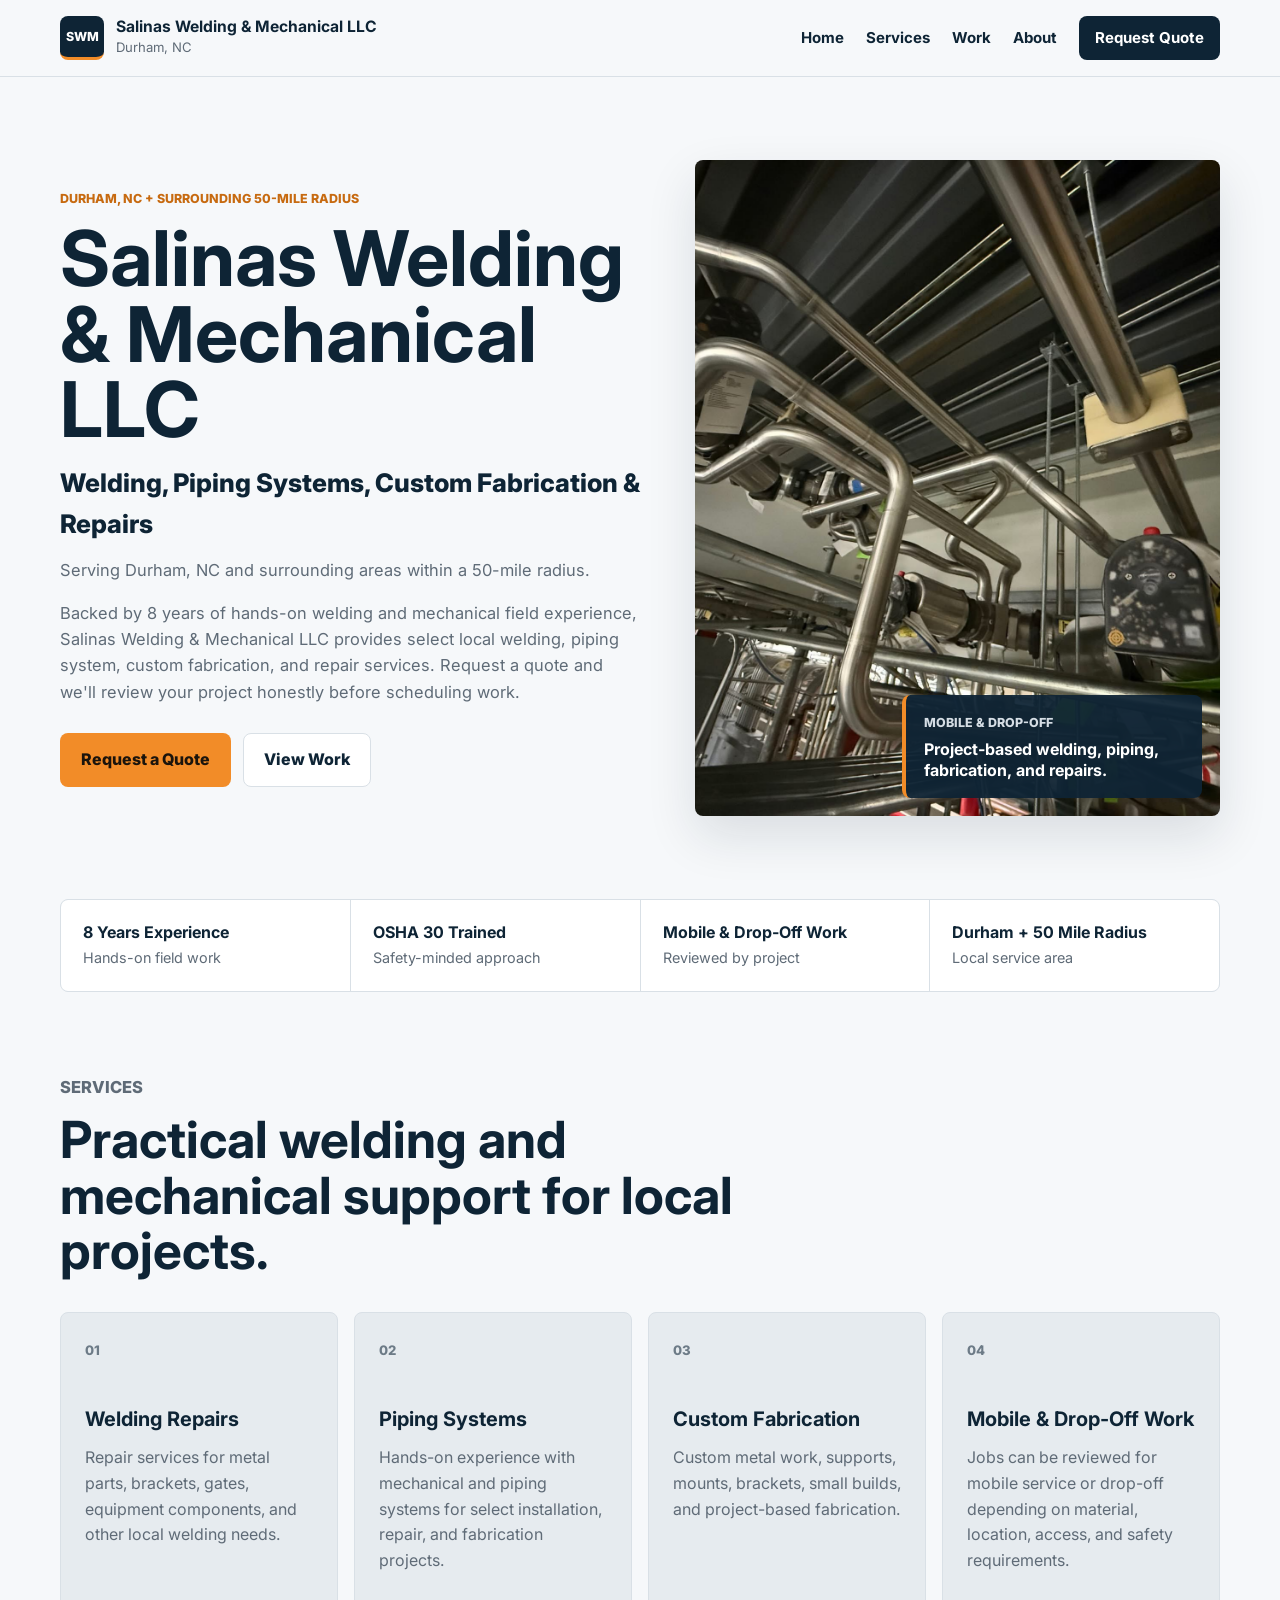
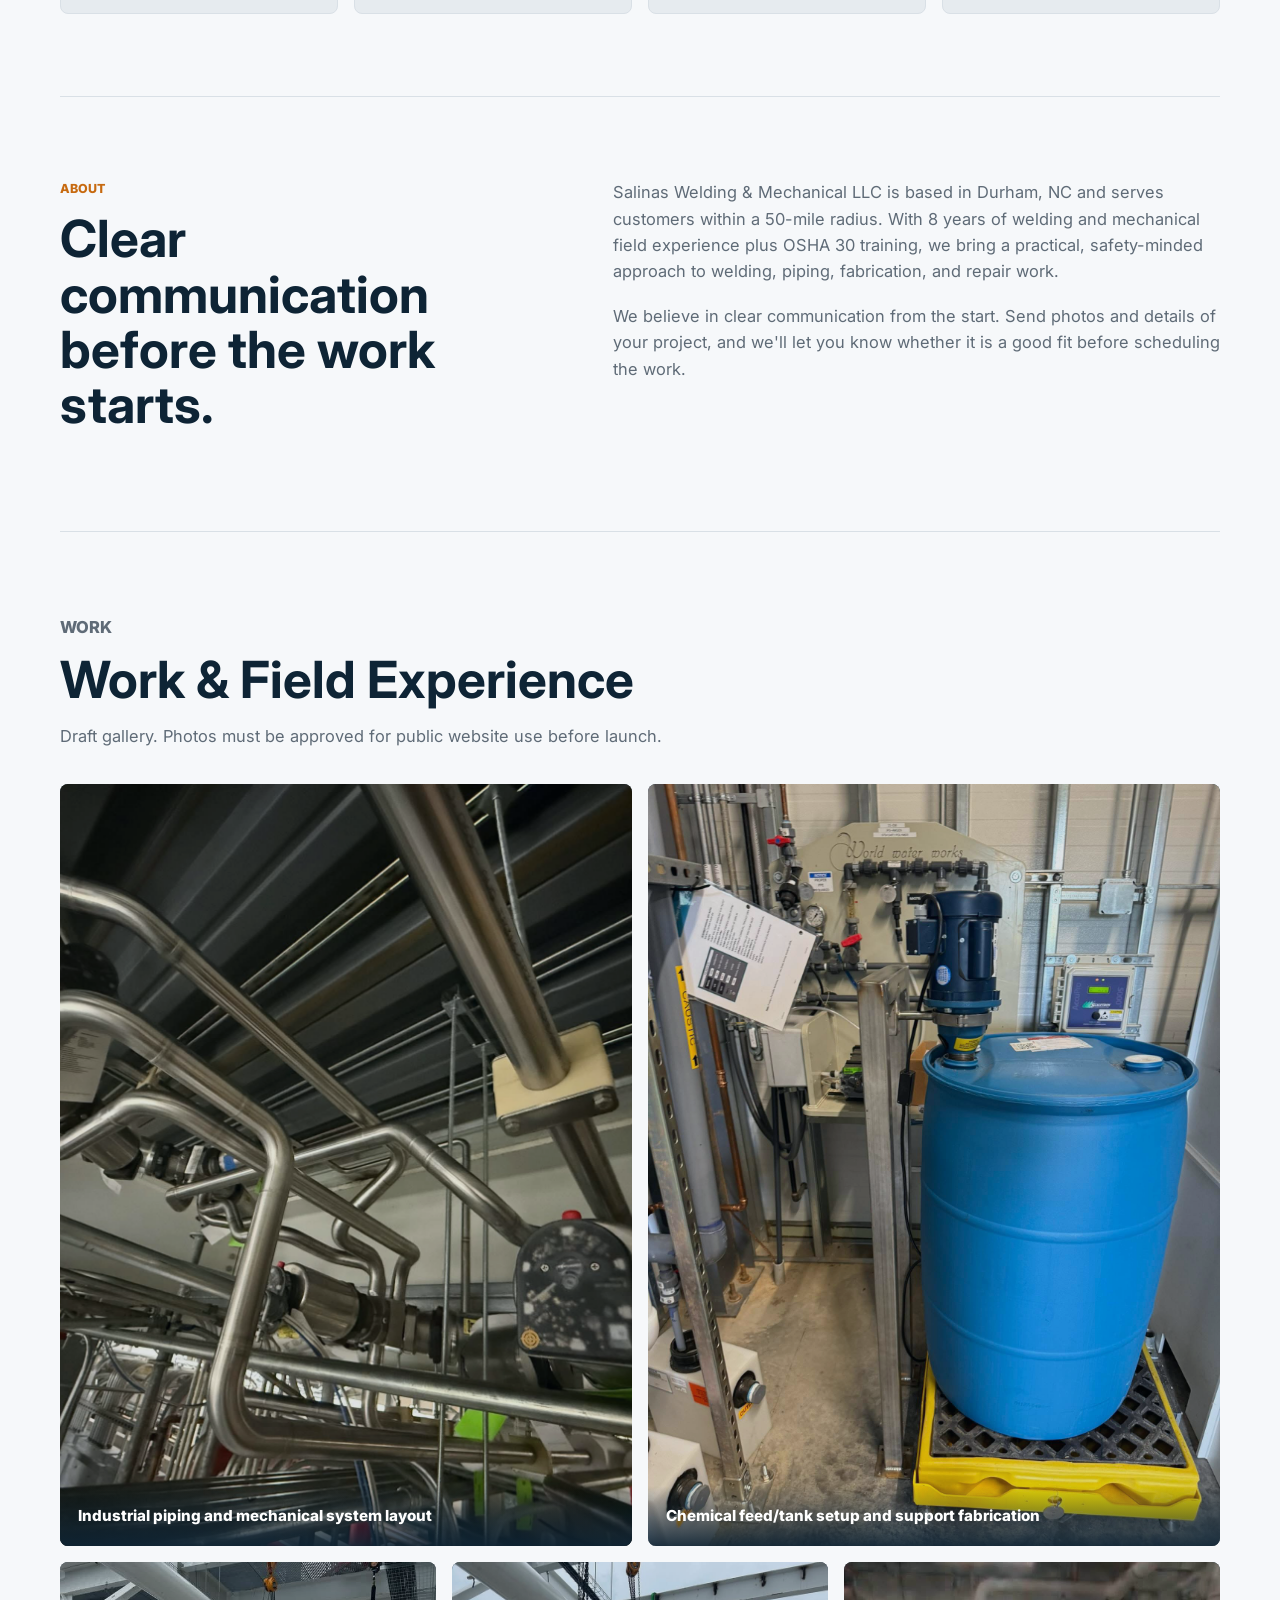
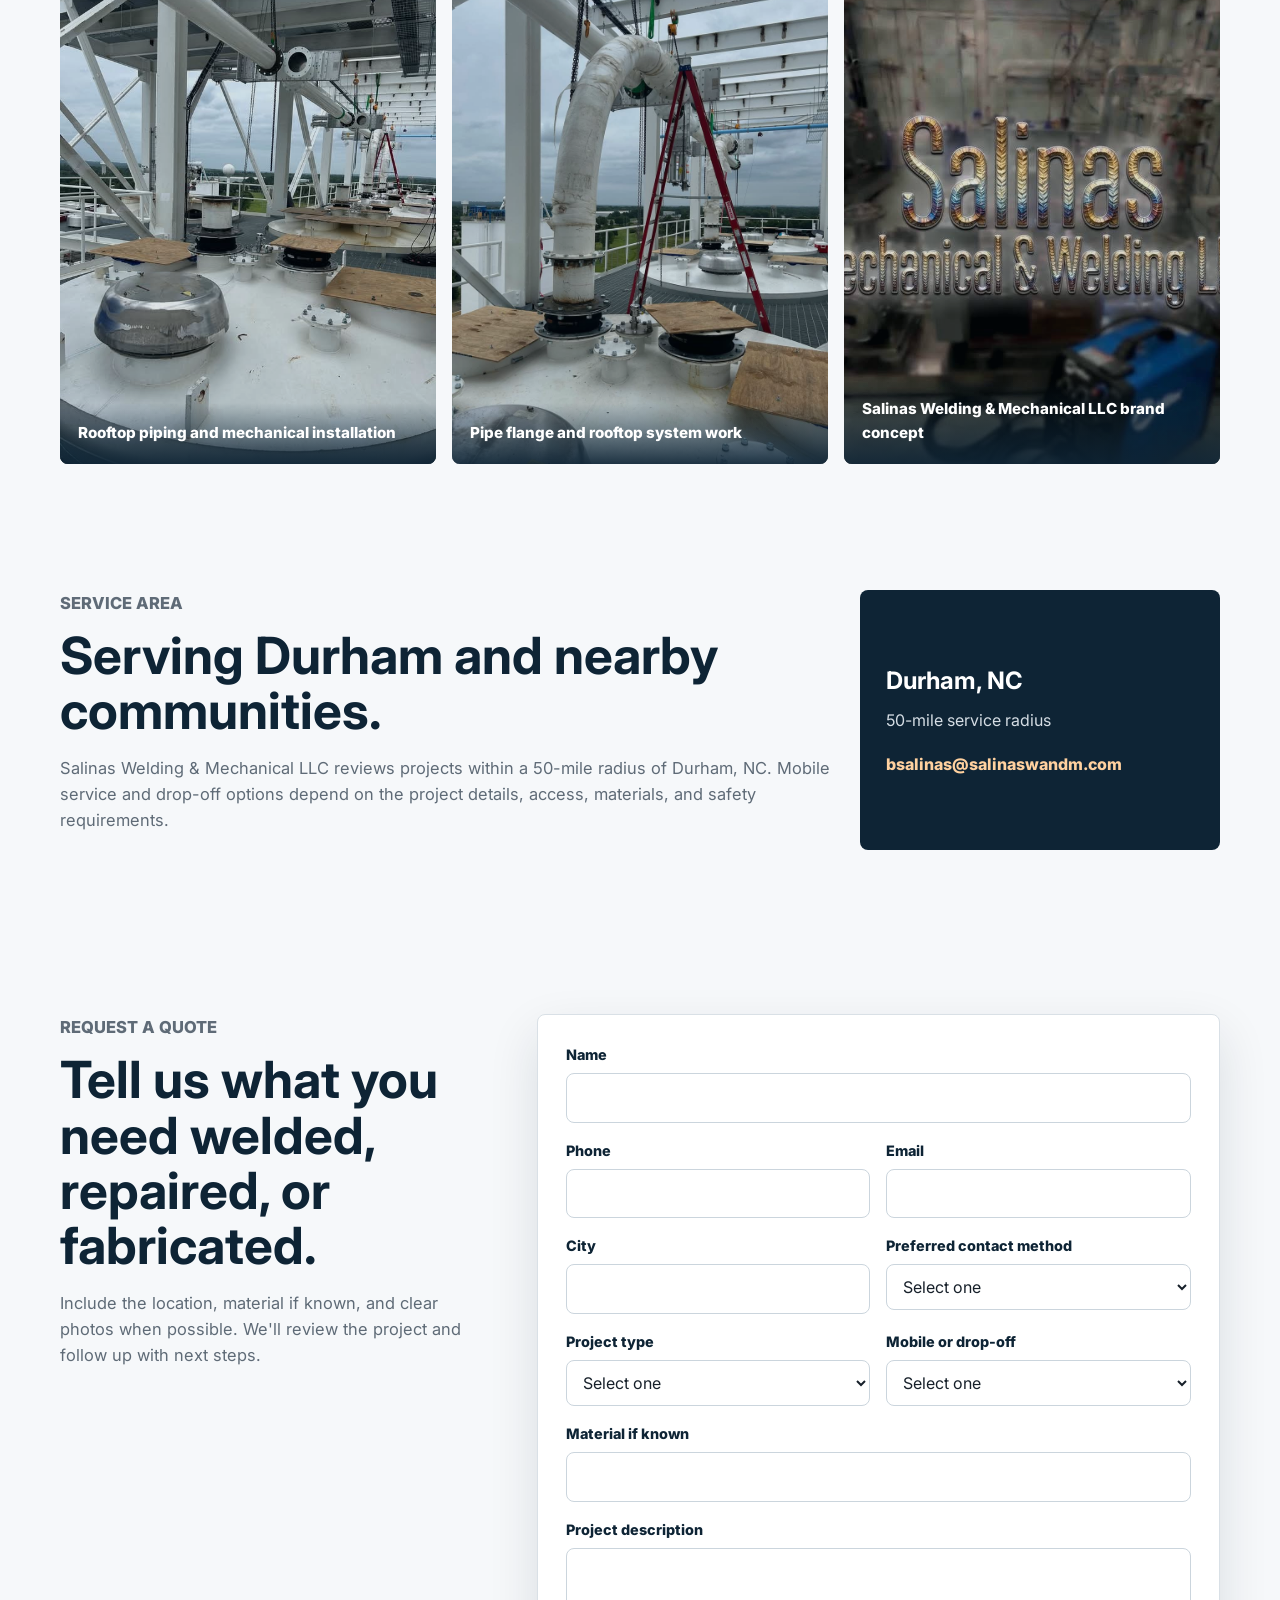
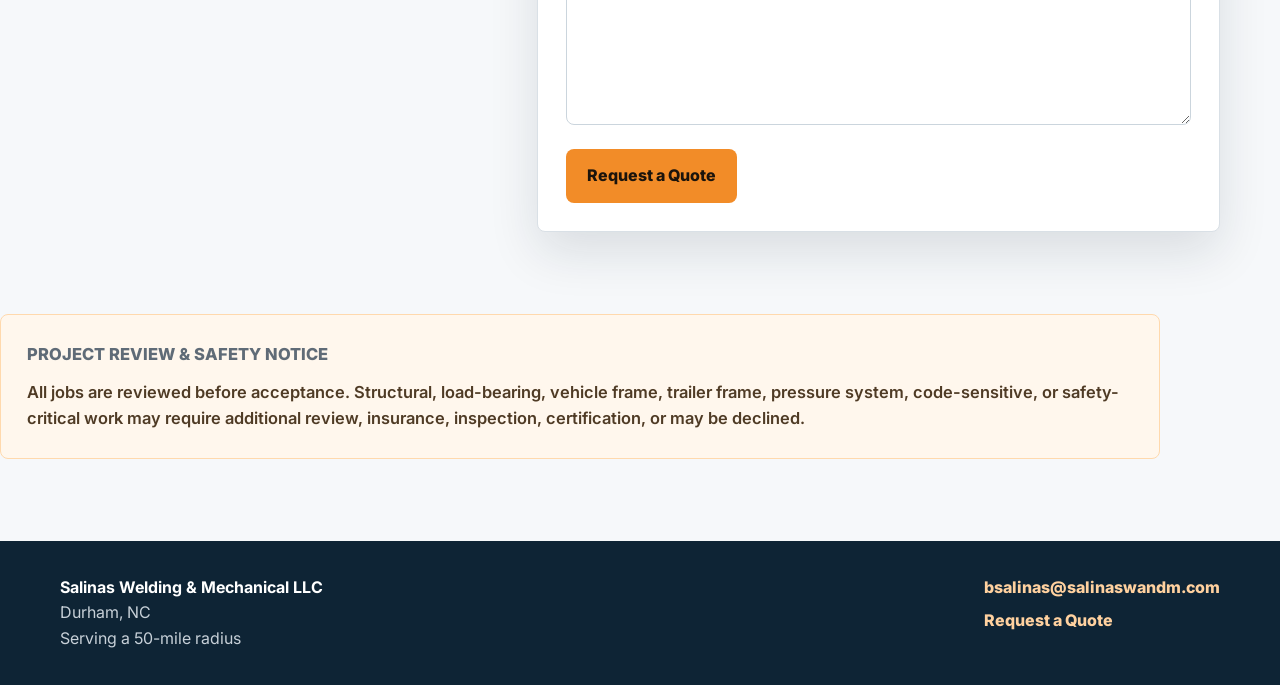
==== index.html @ 9b7a6fa1 "v1" ====
<!DOCTYPE html>
<html lang="en">
<head>
  <meta charset="UTF-8">
  <meta name="viewport" content="width=device-width, initial-scale=1.0">
  <meta name="description" content="Salinas Welding & Mechanical LLC provides welding, piping systems, custom fabrication, and repair services in Durham, NC and within a 50-mile radius.">
  <title>Salinas Welding & Mechanical LLC | Durham, NC</title>
  <link rel="preconnect" href="https://fonts.googleapis.com">
  <link rel="preconnect" href="https://fonts.gstatic.com" crossorigin>
  <link href="https://fonts.googleapis.com/css2?family=Inter:wght@400;500;600;700;800&display=swap" rel="stylesheet">
  <link rel="stylesheet" href="styles.css">
</head>
<body>
  <header class="site-header">
    <a class="brand" href="#home" aria-label="Salinas Welding & Mechanical home">
      <span class="brand-mark">SWM</span>
      <span>
        <strong>Salinas Welding & Mechanical LLC</strong>
        <small>Durham, NC</small>
      </span>
    </a>

    <button class="nav-toggle" type="button" aria-expanded="false" aria-controls="site-nav" aria-label="Open navigation">
      <span></span>
      <span></span>
      <span></span>
    </button>

    <nav id="site-nav" class="site-nav" aria-label="Main navigation">
      <a href="#home">Home</a>
      <a href="#services">Services</a>
      <a href="#work">Work</a>
      <a href="#about">About</a>
      <a class="nav-cta" href="#quote">Request Quote</a>
    </nav>
  </header>

  <main id="home">
    <section class="hero section">
      <div class="hero-content">
        <p class="eyebrow">Durham, NC + surrounding 50-mile radius</p>
        <h1>Salinas Welding & Mechanical LLC</h1>
        <p class="hero-lede">Welding, Piping Systems, Custom Fabrication & Repairs</p>
        <p class="hero-copy">Serving Durham, NC and surrounding areas within a 50-mile radius.</p>
        <p class="hero-copy">Backed by 8 years of hands-on welding and mechanical field experience, Salinas Welding & Mechanical LLC provides select local welding, piping system, custom fabrication, and repair services. Request a quote and we'll review your project honestly before scheduling work.</p>
        <div class="hero-actions">
          <a class="button button-primary" href="#quote">Request a Quote</a>
          <a class="button button-secondary" href="#work">View Work</a>
        </div>
      </div>

      <div class="hero-panel" aria-label="Service summary">
        <img src="images/piping-systems.jpg" alt="Industrial piping and mechanical work" class="hero-image">
        <div class="hero-card">
          <span>Mobile & Drop-Off</span>
          <strong>Project-based welding, piping, fabrication, and repairs.</strong>
        </div>
      </div>
    </section>

    <section class="trust-bar" aria-label="Business highlights">
      <div>
        <strong>8 Years Experience</strong>
        <span>Hands-on field work</span>
      </div>
      <div>
        <strong>OSHA 30 Trained</strong>
        <span>Safety-minded approach</span>
      </div>
      <div>
        <strong>Mobile & Drop-Off Work</strong>
        <span>Reviewed by project</span>
      </div>
      <div>
        <strong>Durham + 50 Mile Radius</strong>
        <span>Local service area</span>
      </div>
    </section>

    <section id="services" class="section">
      <div class="section-heading">
        <p class="eyebrow">Services</p>
        <h2>Practical welding and mechanical support for local projects.</h2>
      </div>

      <div class="service-grid">
        <article class="service-card">
          <span class="service-number">01</span>
          <h3>Welding Repairs</h3>
          <p>Repair services for metal parts, brackets, gates, equipment components, and other local welding needs.</p>
        </article>
        <article class="service-card">
          <span class="service-number">02</span>
          <h3>Piping Systems</h3>
          <p>Hands-on experience with mechanical and piping systems for select installation, repair, and fabrication projects.</p>
        </article>
        <article class="service-card">
          <span class="service-number">03</span>
          <h3>Custom Fabrication</h3>
          <p>Custom metal work, supports, mounts, brackets, small builds, and project-based fabrication.</p>
        </article>
        <article class="service-card">
          <span class="service-number">04</span>
          <h3>Mobile & Drop-Off Work</h3>
          <p>Jobs can be reviewed for mobile service or drop-off depending on material, location, access, and safety requirements.</p>
        </article>
      </div>
    </section>

    <section id="about" class="section split-section">
      <div>
        <p class="eyebrow">About</p>
        <h2>Clear communication before the work starts.</h2>
      </div>
      <div class="copy-stack">
        <p>Salinas Welding & Mechanical LLC is based in Durham, NC and serves customers within a 50-mile radius. With 8 years of welding and mechanical field experience plus OSHA 30 training, we bring a practical, safety-minded approach to welding, piping, fabrication, and repair work.</p>
        <p>We believe in clear communication from the start. Send photos and details of your project, and we'll let you know whether it is a good fit before scheduling the work.</p>
      </div>
    </section>

    <section id="work" class="section work-section">
      <div class="section-heading">
        <p class="eyebrow">Work</p>
        <h2>Work & Field Experience</h2>
        <p>Draft gallery. Photos must be approved for public website use before launch.</p>
      </div>

      <div class="gallery-grid">
        <figure>
          <img src="images/piping-systems.jpg" alt="Industrial piping and mechanical system layout">
          <figcaption>Industrial piping and mechanical system layout</figcaption>
        </figure>
        <figure>
          <img src="images/tank-setup.jpg" alt="Chemical feed tank setup and support fabrication">
          <figcaption>Chemical feed/tank setup and support fabrication</figcaption>
        </figure>
        <figure>
          <img src="images/rooftop-piping.jpg" alt="Rooftop piping and mechanical installation">
          <figcaption>Rooftop piping and mechanical installation</figcaption>
        </figure>
        <figure>
          <img src="images/mechanical-install.jpg" alt="Pipe flange and rooftop system work">
          <figcaption>Pipe flange and rooftop system work</figcaption>
        </figure>
        <figure>
          <img src="images/logo-concept.jpg" alt="Salinas Welding and Mechanical brand concept">
          <figcaption>Salinas Welding & Mechanical LLC brand concept</figcaption>
        </figure>
      </div>
    </section>

    <section class="section service-area">
      <div>
        <p class="eyebrow">Service Area</p>
        <h2>Serving Durham and nearby communities.</h2>
        <p>Salinas Welding & Mechanical LLC reviews projects within a 50-mile radius of Durham, NC. Mobile service and drop-off options depend on the project details, access, materials, and safety requirements.</p>
      </div>
      <div class="area-card">
        <strong>Durham, NC</strong>
        <span>50-mile service radius</span>
        <a href="mailto:bsalinas@salinaswandm.com">bsalinas@salinaswandm.com</a>
      </div>
    </section>

    <section id="quote" class="section quote-section">
      <div class="quote-intro">
        <p class="eyebrow">Request a Quote</p>
        <h2>Tell us what you need welded, repaired, or fabricated.</h2>
        <p>Include the location, material if known, and clear photos when possible. We'll review the project and follow up with next steps.</p>
      </div>

      <form name="quote" method="POST" data-netlify="true" netlify-honeypot="bot-field" action="/thank-you.html" class="quote-form">
        <input type="hidden" name="form-name" value="quote">
        <p class="hidden-field">
          <label>Do not fill this out if you're human: <input name="bot-field"></label>
        </p>

        <div class="form-row">
          <label for="name">Name</label>
          <input id="name" name="name" type="text" autocomplete="name" required>
        </div>

        <div class="form-grid">
          <div class="form-row">
            <label for="phone">Phone</label>
            <input id="phone" name="phone" type="tel" autocomplete="tel" required>
          </div>
          <div class="form-row">
            <label for="email">Email</label>
            <input id="email" name="email" type="email" autocomplete="email" required>
          </div>
        </div>

        <div class="form-grid">
          <div class="form-row">
            <label for="city">City</label>
            <input id="city" name="city" type="text" autocomplete="address-level2" required>
          </div>
          <div class="form-row">
            <label for="preferred-contact">Preferred contact method</label>
            <select id="preferred-contact" name="preferred-contact" required>
              <option value="">Select one</option>
              <option>Call</option>
              <option>Text</option>
              <option>Email</option>
            </select>
          </div>
        </div>

        <div class="form-grid">
          <div class="form-row">
            <label for="project-type">Project type</label>
            <select id="project-type" name="project-type" required>
              <option value="">Select one</option>
              <option>Welding Repair</option>
              <option>Piping System</option>
              <option>Custom Fabrication</option>
              <option>Mobile Welding</option>
              <option>Drop-Off Work</option>
              <option>Other</option>
            </select>
          </div>
          <div class="form-row">
            <label for="work-location">Mobile or drop-off</label>
            <select id="work-location" name="mobile-or-drop-off" required>
              <option value="">Select one</option>
              <option>Mobile</option>
              <option>Drop-Off</option>
              <option>Not Sure</option>
            </select>
          </div>
        </div>

        <div class="form-row">
          <label for="material">Material if known</label>
          <input id="material" name="material" type="text">
        </div>

        <div class="form-row">
          <label for="description">Project description</label>
          <textarea id="description" name="project-description" rows="6" required></textarea>
        </div>

        <button class="button button-primary" type="submit">Request a Quote</button>
      </form>
    </section>

    <section class="safety-notice" aria-label="Project review and safety notice">
      <div>
        <p class="eyebrow">Project Review & Safety Notice</p>
        <p>All jobs are reviewed before acceptance. Structural, load-bearing, vehicle frame, trailer frame, pressure system, code-sensitive, or safety-critical work may require additional review, insurance, inspection, certification, or may be declined.</p>
      </div>
    </section>
  </main>

  <footer class="site-footer">
    <div>
      <strong>Salinas Welding & Mechanical LLC</strong>
      <span>Durham, NC</span>
      <span>Serving a 50-mile radius</span>
    </div>
    <div>
      <a href="mailto:bsalinas@salinaswandm.com">bsalinas@salinaswandm.com</a>
      <a class="footer-cta" href="#quote">Request a Quote</a>
    </div>
  </footer>

  <script src="script.js"></script>
</body>
</html>
---- styles.css ----
:root {
  --bg: #f6f8fa;
  --surface: #ffffff;
  --surface-strong: #e6ebef;
  --text: #17202a;
  --muted: #5f6b77;
  --line: #d9e0e6;
  --navy: #0e2435;
  --steel: #6d7b87;
  --accent: #f28c28;
  --accent-dark: #c76a10;
  --shadow: 0 20px 50px rgba(14, 36, 53, 0.12);
  --radius: 8px;
  --max: 1160px;
}

* {
  box-sizing: border-box;
}

html {
  scroll-behavior: smooth;
}

body {
  margin: 0;
  background: var(--bg);
  color: var(--text);
  font-family: "Inter", Arial, sans-serif;
  line-height: 1.6;
}

img {
  display: block;
  max-width: 100%;
}

a {
  color: inherit;
  text-decoration: none;
}

.site-header {
  position: sticky;
  top: 0;
  z-index: 20;
  display: flex;
  align-items: center;
  justify-content: space-between;
  gap: 24px;
  padding: 16px max(20px, calc((100vw - var(--max)) / 2));
  background: rgba(246, 248, 250, 0.94);
  border-bottom: 1px solid var(--line);
  backdrop-filter: blur(12px);
}

.brand {
  display: inline-flex;
  align-items: center;
  gap: 12px;
  min-width: 0;
}

.brand-mark {
  display: grid;
  width: 44px;
  height: 44px;
  place-items: center;
  flex: 0 0 auto;
  background: var(--navy);
  color: white;
  border-bottom: 3px solid var(--accent);
  border-radius: var(--radius);
  font-size: 0.78rem;
  font-weight: 800;
  letter-spacing: 0;
}

.brand strong,
.brand small {
  display: block;
}

.brand strong {
  color: var(--navy);
  font-size: 0.98rem;
  line-height: 1.2;
}

.brand small {
  color: var(--muted);
  font-size: 0.82rem;
}

.site-nav {
  display: flex;
  align-items: center;
  gap: 22px;
  color: var(--navy);
  font-size: 0.94rem;
  font-weight: 700;
}

.site-nav a {
  padding: 8px 0;
}

.nav-cta {
  padding: 10px 16px !important;
  background: var(--navy);
  color: white;
  border-radius: var(--radius);
}

.nav-toggle {
  display: none;
  width: 44px;
  height: 44px;
  padding: 10px;
  background: var(--surface);
  border: 1px solid var(--line);
  border-radius: var(--radius);
}

.nav-toggle span {
  display: block;
  height: 2px;
  margin: 5px 0;
  background: var(--navy);
}

.section {
  width: min(var(--max), calc(100% - 40px));
  margin: 0 auto;
  padding: 82px 0;
}

.hero {
  display: grid;
  grid-template-columns: minmax(0, 1.05fr) minmax(360px, 0.95fr);
  gap: 54px;
  align-items: center;
  min-height: calc(100vh - 78px);
}

.eyebrow {
  margin: 0 0 12px;
  color: var(--accent-dark);
  font-size: 0.78rem;
  font-weight: 800;
  letter-spacing: 0;
  text-transform: uppercase;
}

h1,
h2,
h3,
p {
  margin-top: 0;
}

h1 {
  margin-bottom: 16px;
  color: var(--navy);
  font-size: clamp(2.6rem, 6vw, 5.25rem);
  line-height: 0.98;
}

h2 {
  margin-bottom: 16px;
  color: var(--navy);
  font-size: clamp(2rem, 4vw, 3.3rem);
  line-height: 1.08;
}

h3 {
  margin-bottom: 10px;
  color: var(--navy);
  font-size: 1.25rem;
}

.hero-lede {
  margin-bottom: 12px;
  color: var(--navy);
  font-size: clamp(1.25rem, 2vw, 1.65rem);
  font-weight: 800;
}

.hero-copy,
.section-heading p,
.copy-stack p,
.service-area p,
.quote-intro p,
.safety-notice p {
  color: var(--muted);
  font-size: 1.03rem;
}

.hero-actions {
  display: flex;
  flex-wrap: wrap;
  gap: 12px;
  margin-top: 28px;
}

.button {
  display: inline-flex;
  min-height: 48px;
  align-items: center;
  justify-content: center;
  padding: 13px 20px;
  border: 1px solid transparent;
  border-radius: var(--radius);
  cursor: pointer;
  font: inherit;
  font-weight: 800;
  transition: transform 160ms ease, background 160ms ease, border-color 160ms ease;
}

.button:hover {
  transform: translateY(-1px);
}

.button-primary {
  background: var(--accent);
  color: #1b140c;
}

.button-primary:hover {
  background: #ff9f3d;
}

.button-secondary {
  background: var(--surface);
  border-color: var(--line);
  color: var(--navy);
}

.hero-panel {
  position: relative;
}

.hero-image {
  width: 100%;
  aspect-ratio: 4 / 5;
  object-fit: cover;
  border-radius: var(--radius);
  box-shadow: var(--shadow);
}

.hero-card {
  position: absolute;
  right: 18px;
  bottom: 18px;
  width: min(300px, calc(100% - 36px));
  padding: 18px;
  background: rgba(14, 36, 53, 0.94);
  color: white;
  border-left: 4px solid var(--accent);
  border-radius: var(--radius);
}

.hero-card span {
  display: block;
  margin-bottom: 6px;
  color: #d5dde4;
  font-size: 0.78rem;
  font-weight: 800;
  text-transform: uppercase;
}

.hero-card strong {
  display: block;
  line-height: 1.3;
}

.trust-bar {
  display: grid;
  width: min(var(--max), calc(100% - 40px));
  grid-template-columns: repeat(4, 1fr);
  gap: 1px;
  margin: 0 auto;
  overflow: hidden;
  background: var(--line);
  border: 1px solid var(--line);
  border-radius: var(--radius);
}

.trust-bar div {
  padding: 22px;
  background: var(--surface);
}

.trust-bar strong,
.trust-bar span {
  display: block;
}

.trust-bar strong {
  color: var(--navy);
  line-height: 1.25;
}

.trust-bar span {
  margin-top: 4px;
  color: var(--muted);
  font-size: 0.9rem;
}

.section-heading {
  max-width: 760px;
  margin-bottom: 34px;
}

.service-grid {
  display: grid;
  grid-template-columns: repeat(4, 1fr);
  gap: 16px;
}

.service-card {
  min-height: 260px;
  padding: 24px;
  background: var(--surface-strong);
  border: 1px solid var(--line);
  border-radius: var(--radius);
}

.service-number {
  display: inline-block;
  margin-bottom: 42px;
  color: var(--steel);
  font-size: 0.82rem;
  font-weight: 800;
}

.service-card p {
  color: var(--muted);
}

.split-section {
  display: grid;
  grid-template-columns: 0.9fr 1.1fr;
  gap: 56px;
  border-top: 1px solid var(--line);
  border-bottom: 1px solid var(--line);
}

.copy-stack p {
  margin-bottom: 18px;
}

.work-section {
  padding-bottom: 44px;
}

.gallery-grid {
  display: grid;
  grid-template-columns: repeat(6, 1fr);
  gap: 16px;
}

.gallery-grid figure {
  position: relative;
  grid-column: span 2;
  min-height: 320px;
  margin: 0;
  overflow: hidden;
  background: var(--navy);
  border-radius: var(--radius);
}

.gallery-grid figure:nth-child(1),
.gallery-grid figure:nth-child(2) {
  grid-column: span 3;
}

.gallery-grid img {
  width: 100%;
  height: 100%;
  min-height: 320px;
  object-fit: cover;
  opacity: 0.88;
}

.gallery-grid figcaption {
  position: absolute;
  right: 0;
  bottom: 0;
  left: 0;
  padding: 18px;
  background: linear-gradient(180deg, rgba(14, 36, 53, 0), rgba(14, 36, 53, 0.9));
  color: white;
  font-size: 0.95rem;
  font-weight: 800;
}

.service-area {
  display: grid;
  grid-template-columns: minmax(0, 1fr) 360px;
  gap: 30px;
  align-items: stretch;
}

.area-card {
  display: flex;
  flex-direction: column;
  justify-content: center;
  padding: 26px;
  background: var(--navy);
  color: white;
  border-radius: var(--radius);
}

.area-card strong {
  font-size: 1.5rem;
}

.area-card span {
  margin: 8px 0 18px;
  color: #d5dde4;
}

.area-card a {
  color: #ffd19f;
  font-weight: 800;
  word-break: break-word;
}

.quote-section {
  display: grid;
  grid-template-columns: 0.78fr 1.22fr;
  gap: 40px;
  align-items: start;
}

.quote-form {
  padding: 28px;
  background: var(--surface);
  border: 1px solid var(--line);
  border-radius: var(--radius);
  box-shadow: var(--shadow);
}

.hidden-field {
  display: none;
}

.form-grid {
  display: grid;
  grid-template-columns: 1fr 1fr;
  gap: 16px;
}

.form-row {
  margin-bottom: 16px;
}

label {
  display: block;
  margin-bottom: 7px;
  color: var(--navy);
  font-size: 0.9rem;
  font-weight: 800;
}

input,
select,
textarea {
  width: 100%;
  min-height: 46px;
  padding: 11px 12px;
  border: 1px solid #cbd5dd;
  border-radius: var(--radius);
  background: #fff;
  color: var(--text);
  font: inherit;
}

textarea {
  resize: vertical;
}

input:focus,
select:focus,
textarea:focus {
  border-color: var(--accent);
  outline: 3px solid rgba(242, 140, 40, 0.2);
}

.safety-notice {
  width: min(var(--max), calc(100% - 40px));
  margin-bottom: 82px;
  padding: 26px;
  background: #fff7ed;
  border: 1px solid #ffd9ad;
  border-radius: var(--radius);
}

.safety-notice p:last-child {
  margin-bottom: 0;
  color: #4f3b25;
  font-weight: 600;
}

.site-footer {
  display: flex;
  justify-content: space-between;
  gap: 30px;
  padding: 34px max(20px, calc((100vw - var(--max)) / 2));
  background: var(--navy);
  color: white;
}

.site-footer strong,
.site-footer span,
.site-footer a {
  display: block;
}

.site-footer span {
  color: #c7d0d8;
}

.site-footer a {
  color: #ffd19f;
  font-weight: 800;
}

.footer-cta {
  margin-top: 8px;
}

.thank-you-page {
  display: grid;
  min-height: 100vh;
  place-items: center;
  padding: 24px;
}

.thank-you-card {
  width: min(680px, 100%);
  padding: clamp(30px, 7vw, 56px);
  background: var(--surface);
  border: 1px solid var(--line);
  border-radius: var(--radius);
  box-shadow: var(--shadow);
}

.thank-you-card h1 {
  font-size: clamp(2.1rem, 5vw, 4rem);
}

@media (max-width: 980px) {
  .hero,
  .split-section,
  .service-area,
  .quote-section {
    grid-template-columns: 1fr;
  }

  .hero {
    min-height: auto;
    padding-top: 58px;
  }

  .hero-image {
    aspect-ratio: 16 / 10;
  }

  .trust-bar,
  .service-grid {
    grid-template-columns: repeat(2, 1fr);
  }

  .gallery-grid figure,
  .gallery-grid figure:nth-child(1),
  .gallery-grid figure:nth-child(2) {
    grid-column: span 3;
  }

  .area-card {
    min-height: 220px;
  }
}

@media (max-width: 760px) {
  .site-header {
    align-items: flex-start;
  }

  .brand strong {
    max-width: 220px;
  }

  .nav-toggle {
    display: block;
  }

  .site-nav {
    position: absolute;
    right: 20px;
    top: 70px;
    display: none;
    width: min(280px, calc(100vw - 40px));
    flex-direction: column;
    align-items: stretch;
    gap: 0;
    padding: 8px;
    background: var(--surface);
    border: 1px solid var(--line);
    border-radius: var(--radius);
    box-shadow: var(--shadow);
  }

  .site-nav.is-open {
    display: flex;
  }

  .site-nav a {
    padding: 12px;
  }

  .nav-cta {
    margin-top: 4px;
    text-align: center;
  }

  .section {
    width: min(100% - 28px, var(--max));
    padding: 58px 0;
  }

  .trust-bar {
    width: min(100% - 28px, var(--max));
    grid-template-columns: 1fr;
  }

  .service-grid,
  .form-grid {
    grid-template-columns: 1fr;
  }

  .service-card {
    min-height: auto;
  }

  .service-number {
    margin-bottom: 22px;
  }

  .gallery-grid {
    grid-template-columns: 1fr;
  }

  .gallery-grid figure,
  .gallery-grid figure:nth-child(1),
  .gallery-grid figure:nth-child(2) {
    grid-column: auto;
  }

  .quote-form {
    padding: 20px;
  }

  .safety-notice {
    width: min(100% - 28px, var(--max));
    margin-bottom: 58px;
  }

  .site-footer {
    flex-direction: column;
  }
}

@media (max-width: 460px) {
  h1 {
    font-size: 2.45rem;
  }

  .hero-actions,
  .button {
    width: 100%;
  }

  .hero-card {
    position: static;
    width: 100%;
    margin-top: 12px;
  }
}
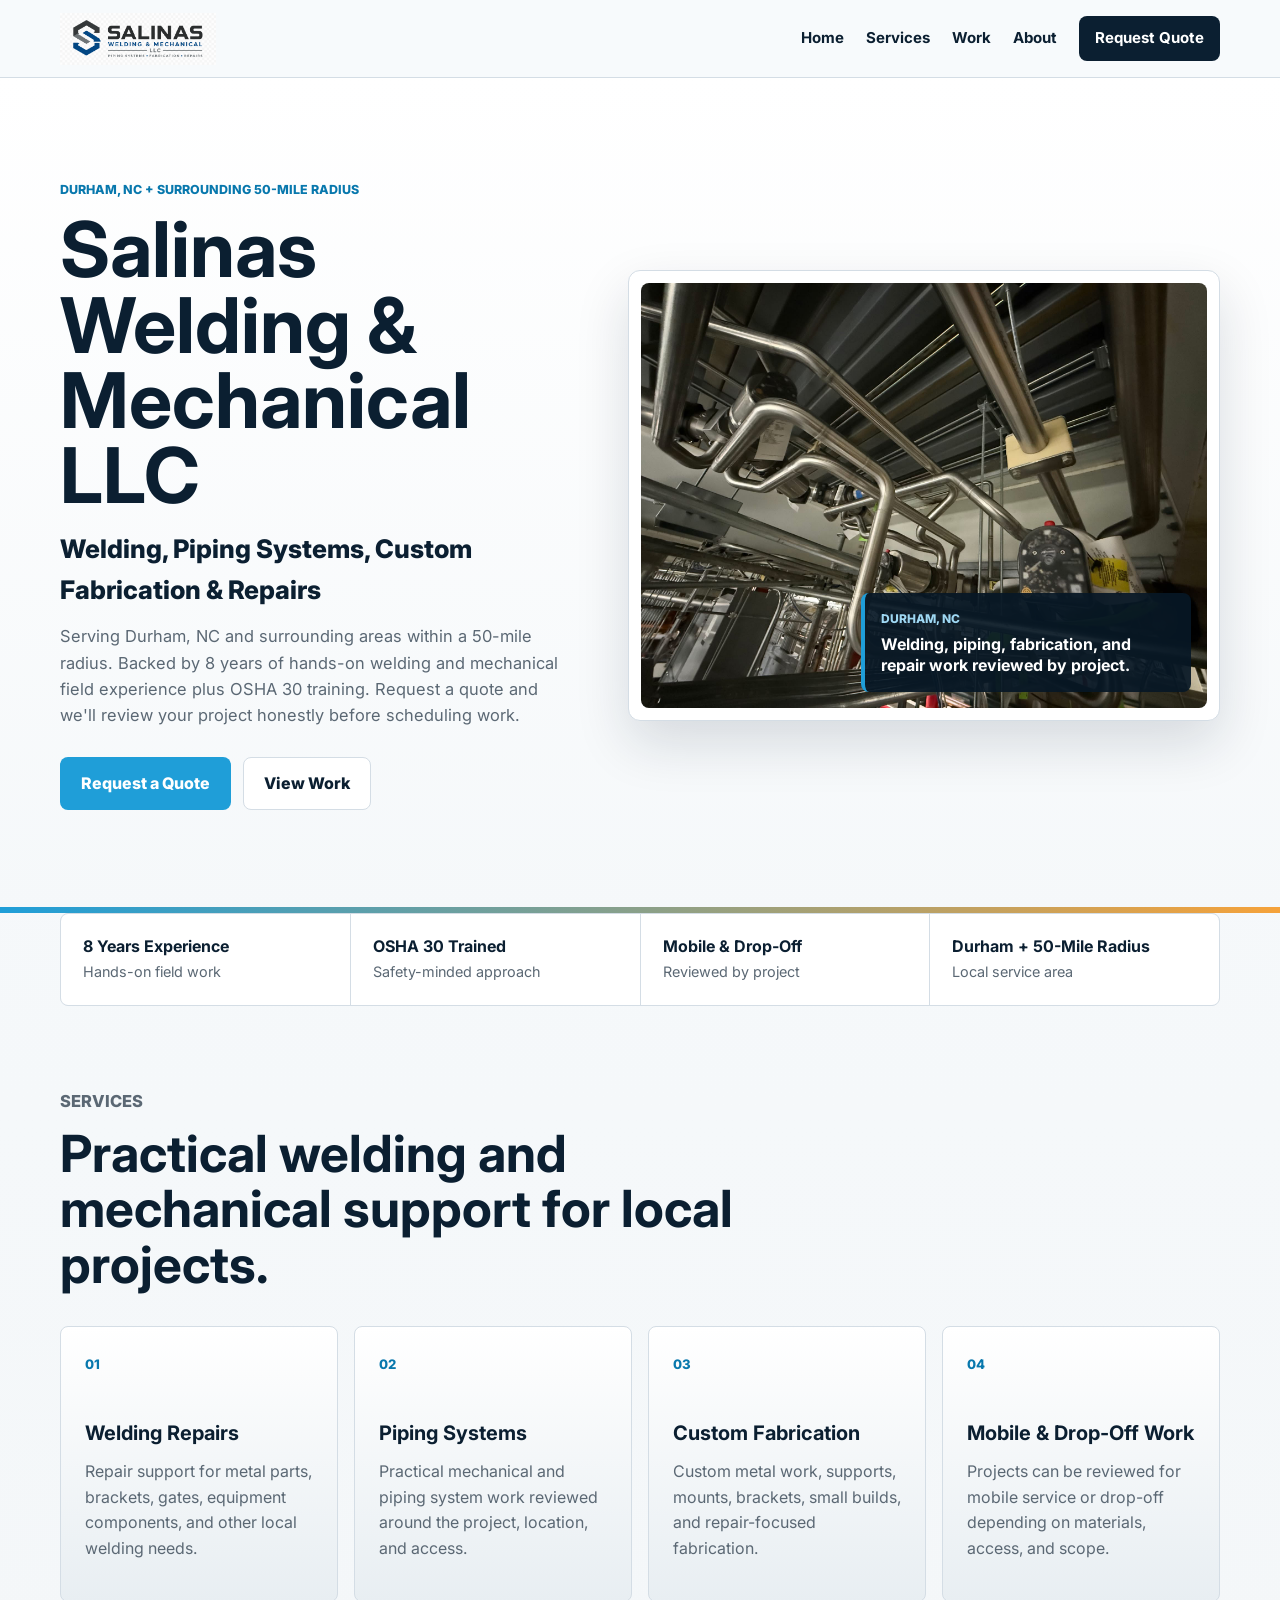
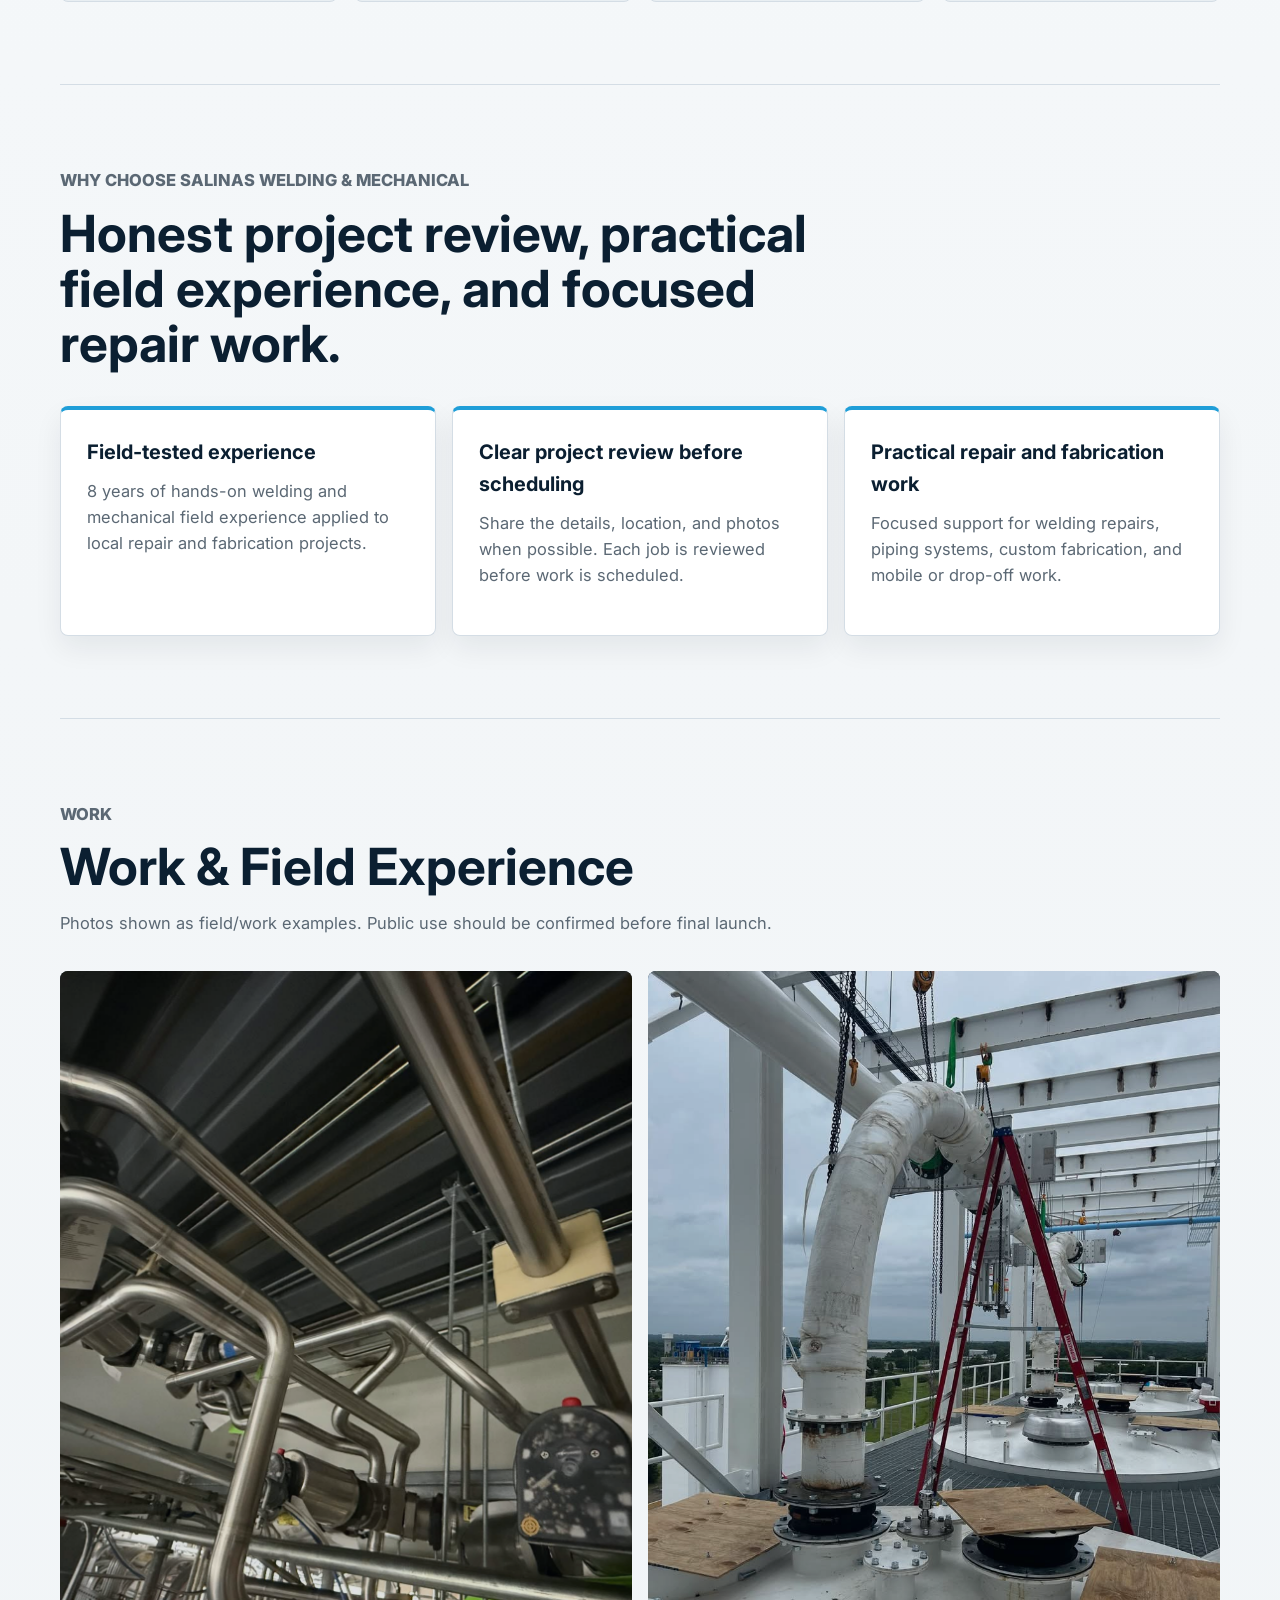
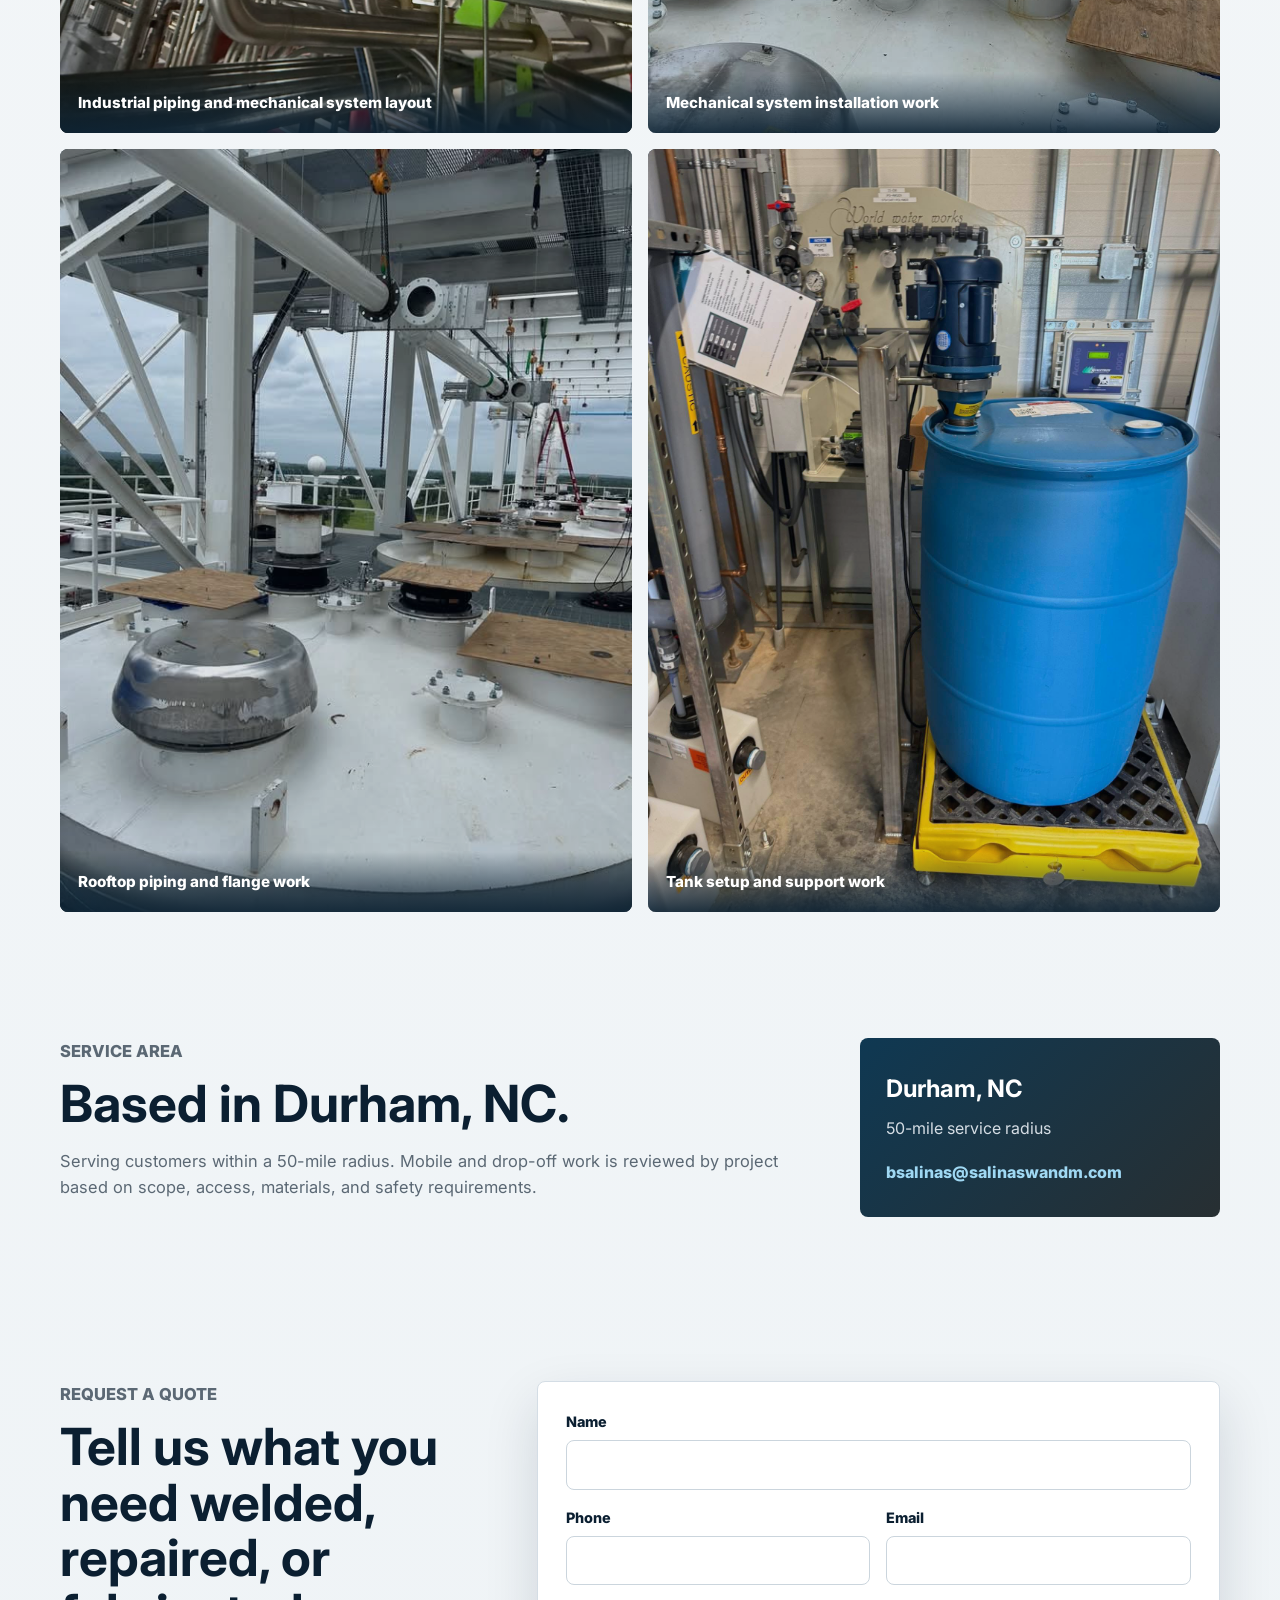
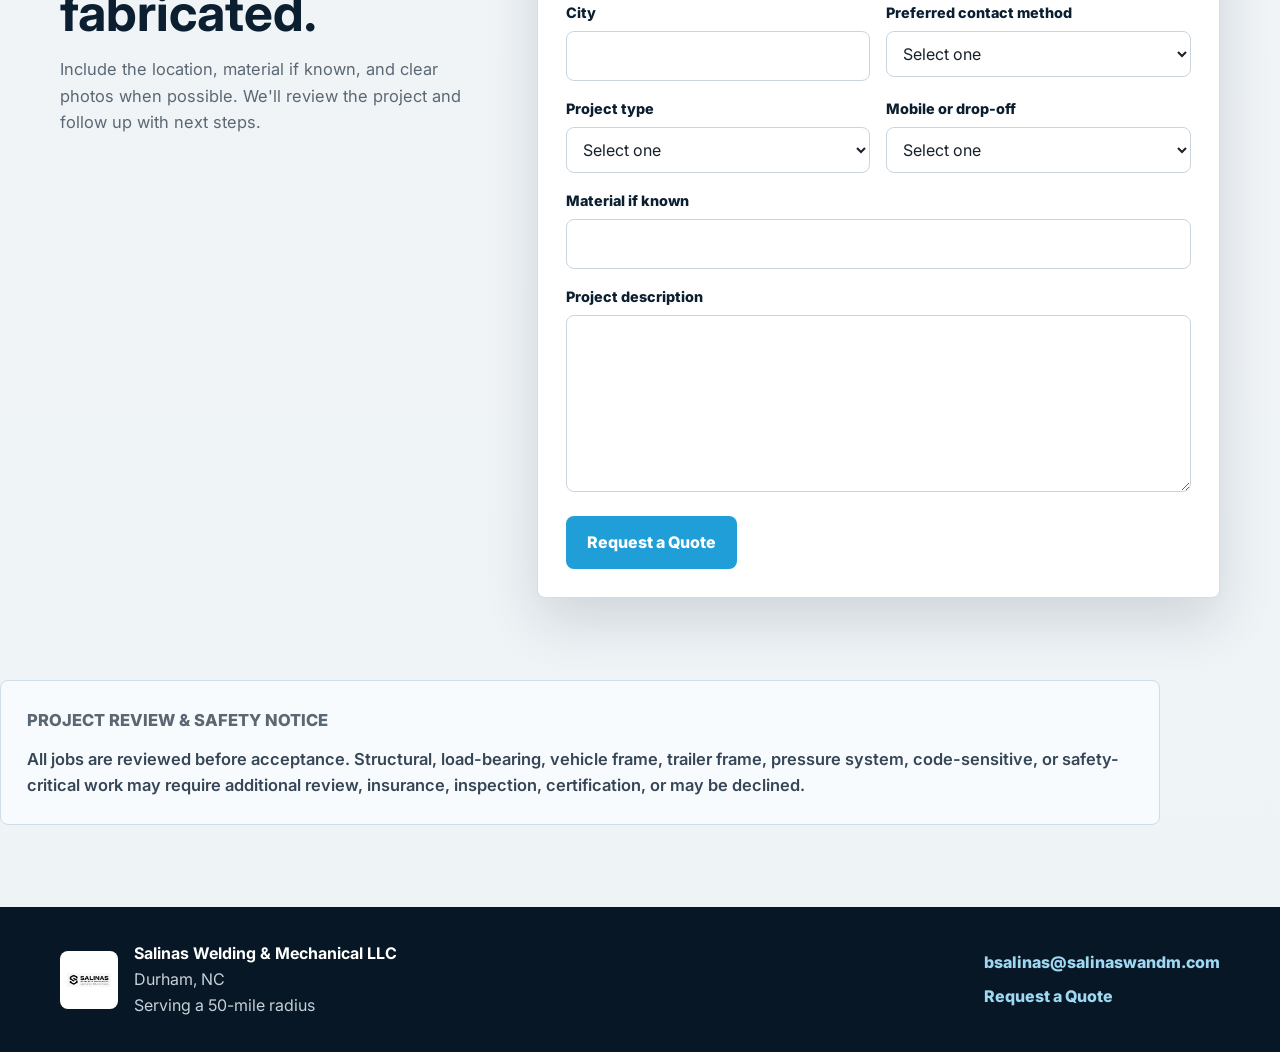
==== commit 70bf9e3b: "real polish" ====
--- a/index.html
+++ b/index.html
@@ -4,6 +4,12 @@
   <meta charset="UTF-8">
   <meta name="viewport" content="width=device-width, initial-scale=1.0">
   <meta name="description" content="Salinas Welding & Mechanical LLC provides welding, piping systems, custom fabrication, and repair services in Durham, NC and within a 50-mile radius.">
+  <meta property="og:title" content="Salinas Welding & Mechanical LLC | Durham, NC">
+  <meta property="og:description" content="Welding repairs, piping systems, custom fabrication, and mobile or drop-off work within 50 miles of Durham, NC.">
+  <meta property="og:type" content="website">
+  <meta property="og:image" content="images/social-banner.png">
+  <meta name="twitter:card" content="summary_large_image">
+  <meta name="twitter:image" content="images/social-banner.png">
   <title>Salinas Welding & Mechanical LLC | Durham, NC</title>
   <link rel="preconnect" href="https://fonts.googleapis.com">
   <link rel="preconnect" href="https://fonts.gstatic.com" crossorigin>
@@ -13,11 +19,8 @@
 <body>
   <header class="site-header">
     <a class="brand" href="#home" aria-label="Salinas Welding & Mechanical home">
-      <span class="brand-mark">SWM</span>
-      <span>
-        <strong>Salinas Welding & Mechanical LLC</strong>
-        <small>Durham, NC</small>
-      </span>
+      <img class="brand-logo brand-logo-full" src="images/logo-full-color.png" alt="Salinas Welding & Mechanical LLC">
+      <img class="brand-logo brand-logo-icon" src="images/logo-icon.png" alt="Salinas Welding & Mechanical LLC">
     </a>
 
     <button class="nav-toggle" type="button" aria-expanded="false" aria-controls="site-nav" aria-label="Open navigation">
@@ -36,24 +39,25 @@
   </header>
 
   <main id="home">
-    <section class="hero section">
-      <div class="hero-content">
-        <p class="eyebrow">Durham, NC + surrounding 50-mile radius</p>
-        <h1>Salinas Welding & Mechanical LLC</h1>
-        <p class="hero-lede">Welding, Piping Systems, Custom Fabrication & Repairs</p>
-        <p class="hero-copy">Serving Durham, NC and surrounding areas within a 50-mile radius.</p>
-        <p class="hero-copy">Backed by 8 years of hands-on welding and mechanical field experience, Salinas Welding & Mechanical LLC provides select local welding, piping system, custom fabrication, and repair services. Request a quote and we'll review your project honestly before scheduling work.</p>
-        <div class="hero-actions">
-          <a class="button button-primary" href="#quote">Request a Quote</a>
-          <a class="button button-secondary" href="#work">View Work</a>
-        </div>
-      </div>
-
-      <div class="hero-panel" aria-label="Service summary">
-        <img src="images/piping-systems.jpg" alt="Industrial piping and mechanical work" class="hero-image">
-        <div class="hero-card">
-          <span>Mobile & Drop-Off</span>
-          <strong>Project-based welding, piping, fabrication, and repairs.</strong>
+    <section class="hero">
+      <div class="hero-content section">
+        <div class="hero-copy-block">
+          <p class="eyebrow">Durham, NC + surrounding 50-mile radius</p>
+          <h1>Salinas Welding & Mechanical LLC</h1>
+          <p class="hero-lede">Welding, Piping Systems, Custom Fabrication & Repairs</p>
+          <p class="hero-copy">Serving Durham, NC and surrounding areas within a 50-mile radius. Backed by 8 years of hands-on welding and mechanical field experience plus OSHA 30 training. Request a quote and we'll review your project honestly before scheduling work.</p>
+          <div class="hero-actions">
+            <a class="button button-primary" href="#quote">Request a Quote</a>
+            <a class="button button-secondary" href="#work">View Work</a>
+          </div>
+        </div>
+
+        <div class="hero-visual" aria-label="Industrial piping and mechanical work example">
+          <img src="images/piping-systems.jpg" alt="Industrial piping and mechanical system layout">
+          <div class="hero-visual-caption">
+            <span>Durham, NC</span>
+            <strong>Welding, piping, fabrication, and repair work reviewed by project.</strong>
+          </div>
         </div>
       </div>
     </section>
@@ -68,11 +72,11 @@
         <span>Safety-minded approach</span>
       </div>
       <div>
-        <strong>Mobile & Drop-Off Work</strong>
+        <strong>Mobile & Drop-Off</strong>
         <span>Reviewed by project</span>
       </div>
       <div>
-        <strong>Durham + 50 Mile Radius</strong>
+        <strong>Durham + 50-Mile Radius</strong>
         <span>Local service area</span>
       </div>
     </section>
@@ -87,34 +91,45 @@
         <article class="service-card">
           <span class="service-number">01</span>
           <h3>Welding Repairs</h3>
-          <p>Repair services for metal parts, brackets, gates, equipment components, and other local welding needs.</p>
+          <p>Repair support for metal parts, brackets, gates, equipment components, and other local welding needs.</p>
         </article>
         <article class="service-card">
           <span class="service-number">02</span>
           <h3>Piping Systems</h3>
-          <p>Hands-on experience with mechanical and piping systems for select installation, repair, and fabrication projects.</p>
+          <p>Practical mechanical and piping system work reviewed around the project, location, and access.</p>
         </article>
         <article class="service-card">
           <span class="service-number">03</span>
           <h3>Custom Fabrication</h3>
-          <p>Custom metal work, supports, mounts, brackets, small builds, and project-based fabrication.</p>
+          <p>Custom metal work, supports, mounts, brackets, small builds, and repair-focused fabrication.</p>
         </article>
         <article class="service-card">
           <span class="service-number">04</span>
           <h3>Mobile & Drop-Off Work</h3>
-          <p>Jobs can be reviewed for mobile service or drop-off depending on material, location, access, and safety requirements.</p>
-        </article>
-      </div>
-    </section>
-
-    <section id="about" class="section split-section">
-      <div>
-        <p class="eyebrow">About</p>
-        <h2>Clear communication before the work starts.</h2>
-      </div>
-      <div class="copy-stack">
-        <p>Salinas Welding & Mechanical LLC is based in Durham, NC and serves customers within a 50-mile radius. With 8 years of welding and mechanical field experience plus OSHA 30 training, we bring a practical, safety-minded approach to welding, piping, fabrication, and repair work.</p>
-        <p>We believe in clear communication from the start. Send photos and details of your project, and we'll let you know whether it is a good fit before scheduling the work.</p>
+          <p>Projects can be reviewed for mobile service or drop-off depending on materials, access, and scope.</p>
+        </article>
+      </div>
+    </section>
+
+    <section id="about" class="section why-section">
+      <div class="section-heading">
+        <p class="eyebrow">Why Choose Salinas Welding & Mechanical</p>
+        <h2>Honest project review, practical field experience, and focused repair work.</h2>
+      </div>
+
+      <div class="why-grid">
+        <article class="why-card">
+          <h3>Field-tested experience</h3>
+          <p>8 years of hands-on welding and mechanical field experience applied to local repair and fabrication projects.</p>
+        </article>
+        <article class="why-card">
+          <h3>Clear project review before scheduling</h3>
+          <p>Share the details, location, and photos when possible. Each job is reviewed before work is scheduled.</p>
+        </article>
+        <article class="why-card">
+          <h3>Practical repair and fabrication work</h3>
+          <p>Focused support for welding repairs, piping systems, custom fabrication, and mobile or drop-off work.</p>
+        </article>
       </div>
     </section>
 
@@ -122,7 +137,7 @@
       <div class="section-heading">
         <p class="eyebrow">Work</p>
         <h2>Work & Field Experience</h2>
-        <p>Draft gallery. Photos must be approved for public website use before launch.</p>
+        <p>Photos shown as field/work examples. Public use should be confirmed before final launch.</p>
       </div>
 
       <div class="gallery-grid">
@@ -131,20 +146,16 @@
           <figcaption>Industrial piping and mechanical system layout</figcaption>
         </figure>
         <figure>
-          <img src="images/tank-setup.jpg" alt="Chemical feed tank setup and support fabrication">
-          <figcaption>Chemical feed/tank setup and support fabrication</figcaption>
-        </figure>
-        <figure>
-          <img src="images/rooftop-piping.jpg" alt="Rooftop piping and mechanical installation">
-          <figcaption>Rooftop piping and mechanical installation</figcaption>
-        </figure>
-        <figure>
-          <img src="images/mechanical-install.jpg" alt="Pipe flange and rooftop system work">
-          <figcaption>Pipe flange and rooftop system work</figcaption>
-        </figure>
-        <figure>
-          <img src="images/logo-concept.jpg" alt="Salinas Welding and Mechanical brand concept">
-          <figcaption>Salinas Welding & Mechanical LLC brand concept</figcaption>
+          <img src="images/mechanical-install.jpg" alt="Mechanical system installation work">
+          <figcaption>Mechanical system installation work</figcaption>
+        </figure>
+        <figure>
+          <img src="images/rooftop-piping.jpg" alt="Rooftop piping and flange work">
+          <figcaption>Rooftop piping and flange work</figcaption>
+        </figure>
+        <figure>
+          <img src="images/tank-setup.jpg" alt="Tank setup and support work">
+          <figcaption>Tank setup and support work</figcaption>
         </figure>
       </div>
     </section>
@@ -152,8 +163,8 @@
     <section class="section service-area">
       <div>
         <p class="eyebrow">Service Area</p>
-        <h2>Serving Durham and nearby communities.</h2>
-        <p>Salinas Welding & Mechanical LLC reviews projects within a 50-mile radius of Durham, NC. Mobile service and drop-off options depend on the project details, access, materials, and safety requirements.</p>
+        <h2>Based in Durham, NC.</h2>
+        <p>Serving customers within a 50-mile radius. Mobile and drop-off work is reviewed by project based on scope, access, materials, and safety requirements.</p>
       </div>
       <div class="area-card">
         <strong>Durham, NC</strong>
@@ -254,10 +265,13 @@
   </main>
 
   <footer class="site-footer">
-    <div>
-      <strong>Salinas Welding & Mechanical LLC</strong>
-      <span>Durham, NC</span>
-      <span>Serving a 50-mile radius</span>
+    <div class="footer-brand">
+      <img src="images/logo-black.png" alt="Salinas Welding & Mechanical LLC">
+      <div>
+        <strong>Salinas Welding & Mechanical LLC</strong>
+        <span>Durham, NC</span>
+        <span>Serving a 50-mile radius</span>
+      </div>
     </div>
     <div>
       <a href="mailto:bsalinas@salinaswandm.com">bsalinas@salinaswandm.com</a>
--- a/styles.css
+++ b/styles.css
@@ -1,15 +1,17 @@
 :root {
-  --bg: #f6f8fa;
+  --bg: #f3f6f8;
   --surface: #ffffff;
-  --surface-strong: #e6ebef;
-  --text: #17202a;
-  --muted: #5f6b77;
-  --line: #d9e0e6;
-  --navy: #0e2435;
-  --steel: #6d7b87;
-  --accent: #f28c28;
-  --accent-dark: #c76a10;
-  --shadow: 0 20px 50px rgba(14, 36, 53, 0.12);
+  --surface-strong: #e8eef2;
+  --text: #17212a;
+  --muted: #5b6874;
+  --line: #d4dde5;
+  --navy: #0b1f31;
+  --charcoal: #17212a;
+  --steel: #697986;
+  --accent: #1f9ed8;
+  --accent-dark: #0878ad;
+  --weld: #f5a23a;
+  --shadow: 0 22px 54px rgba(11, 31, 49, 0.14);
   --radius: 8px;
   --max: 1160px;
 }
@@ -20,11 +22,14 @@
 
 html {
   scroll-behavior: smooth;
+  overflow-x: hidden;
 }
 
 body {
   margin: 0;
-  background: var(--bg);
+  overflow-x: hidden;
+  background:
+    linear-gradient(180deg, #f7fafc 0%, var(--bg) 38%, #eef3f6 100%);
   color: var(--text);
   font-family: "Inter", Arial, sans-serif;
   line-height: 1.6;
@@ -48,8 +53,9 @@
   align-items: center;
   justify-content: space-between;
   gap: 24px;
-  padding: 16px max(20px, calc((100vw - var(--max)) / 2));
-  background: rgba(246, 248, 250, 0.94);
+  min-height: 78px;
+  padding: 12px max(20px, calc((100vw - var(--max)) / 2));
+  background: rgba(247, 250, 252, 0.95);
   border-bottom: 1px solid var(--line);
   backdrop-filter: blur(12px);
 }
@@ -57,39 +63,23 @@
 .brand {
   display: inline-flex;
   align-items: center;
-  gap: 12px;
   min-width: 0;
 }
 
-.brand-mark {
-  display: grid;
-  width: 44px;
-  height: 44px;
-  place-items: center;
-  flex: 0 0 auto;
-  background: var(--navy);
-  color: white;
-  border-bottom: 3px solid var(--accent);
-  border-radius: var(--radius);
-  font-size: 0.78rem;
-  font-weight: 800;
-  letter-spacing: 0;
-}
-
-.brand strong,
-.brand small {
+.brand-logo {
   display: block;
-}
-
-.brand strong {
-  color: var(--navy);
-  font-size: 0.98rem;
-  line-height: 1.2;
-}
-
-.brand small {
-  color: var(--muted);
-  font-size: 0.82rem;
+  width: auto;
+  object-fit: contain;
+}
+
+.brand-logo-full {
+  height: 52px;
+  max-width: min(360px, 52vw);
+}
+
+.brand-logo-icon {
+  display: none;
+  height: 48px;
 }
 
 .site-nav {
@@ -136,11 +126,36 @@
 }
 
 .hero {
-  display: grid;
-  grid-template-columns: minmax(0, 1.05fr) minmax(360px, 0.95fr);
-  gap: 54px;
+  position: relative;
+  overflow: hidden;
+  background:
+    linear-gradient(180deg, #ffffff 0%, #f5f8fa 100%);
+}
+
+.hero::after {
+  position: absolute;
+  right: 0;
+  bottom: 0;
+  left: 0;
+  height: 6px;
+  background: linear-gradient(90deg, var(--accent), var(--weld));
+  content: "";
+}
+
+.hero-content {
+  position: relative;
+  z-index: 1;
+  display: grid;
+  grid-template-columns: minmax(0, 0.92fr) minmax(420px, 1.08fr);
+  gap: clamp(34px, 5vw, 72px);
   align-items: center;
-  min-height: calc(100vh - 78px);
+  margin: 0 auto;
+  padding-top: clamp(72px, 8vw, 112px);
+  padding-bottom: clamp(72px, 8vw, 112px);
+}
+
+.hero-copy-block {
+  max-width: 720px;
 }
 
 .eyebrow {
@@ -186,9 +201,18 @@
   font-weight: 800;
 }
 
+.hero .eyebrow {
+  color: var(--accent-dark);
+}
+
+.hero .hero-copy {
+  max-width: 680px;
+  color: var(--muted);
+}
+
 .hero-copy,
 .section-heading p,
-.copy-stack p,
+.why-card p,
 .service-area p,
 .quote-intro p,
 .safety-notice p {
@@ -201,6 +225,49 @@
   flex-wrap: wrap;
   gap: 12px;
   margin-top: 28px;
+}
+
+.hero-visual {
+  position: relative;
+  min-width: 0;
+  padding: 12px;
+  background: var(--surface);
+  border: 1px solid var(--line);
+  border-radius: calc(var(--radius) + 4px);
+  box-shadow: var(--shadow);
+}
+
+.hero-visual img {
+  width: 100%;
+  aspect-ratio: 4 / 3;
+  object-fit: cover;
+  border-radius: var(--radius);
+}
+
+.hero-visual-caption {
+  position: absolute;
+  right: 28px;
+  bottom: 28px;
+  width: min(330px, calc(100% - 56px));
+  padding: 16px;
+  background: rgba(7, 23, 37, 0.92);
+  color: white;
+  border-left: 4px solid var(--accent);
+  border-radius: var(--radius);
+}
+
+.hero-visual-caption span {
+  display: block;
+  margin-bottom: 6px;
+  color: #9fd8f3;
+  font-size: 0.75rem;
+  font-weight: 800;
+  text-transform: uppercase;
+}
+
+.hero-visual-caption strong {
+  display: block;
+  line-height: 1.3;
 }
 
 .button {
@@ -223,55 +290,17 @@
 
 .button-primary {
   background: var(--accent);
-  color: #1b140c;
+  color: white;
 }
 
 .button-primary:hover {
-  background: #ff9f3d;
+  background: var(--accent-dark);
 }
 
 .button-secondary {
   background: var(--surface);
   border-color: var(--line);
   color: var(--navy);
-}
-
-.hero-panel {
-  position: relative;
-}
-
-.hero-image {
-  width: 100%;
-  aspect-ratio: 4 / 5;
-  object-fit: cover;
-  border-radius: var(--radius);
-  box-shadow: var(--shadow);
-}
-
-.hero-card {
-  position: absolute;
-  right: 18px;
-  bottom: 18px;
-  width: min(300px, calc(100% - 36px));
-  padding: 18px;
-  background: rgba(14, 36, 53, 0.94);
-  color: white;
-  border-left: 4px solid var(--accent);
-  border-radius: var(--radius);
-}
-
-.hero-card span {
-  display: block;
-  margin-bottom: 6px;
-  color: #d5dde4;
-  font-size: 0.78rem;
-  font-weight: 800;
-  text-transform: uppercase;
-}
-
-.hero-card strong {
-  display: block;
-  line-height: 1.3;
 }
 
 .trust-bar {
@@ -321,7 +350,7 @@
 .service-card {
   min-height: 260px;
   padding: 24px;
-  background: var(--surface-strong);
+  background: linear-gradient(180deg, #ffffff 0%, var(--surface-strong) 100%);
   border: 1px solid var(--line);
   border-radius: var(--radius);
 }
@@ -329,7 +358,7 @@
 .service-number {
   display: inline-block;
   margin-bottom: 42px;
-  color: var(--steel);
+  color: var(--accent-dark);
   font-size: 0.82rem;
   font-weight: 800;
 }
@@ -338,16 +367,33 @@
   color: var(--muted);
 }
 
-.split-section {
-  display: grid;
-  grid-template-columns: 0.9fr 1.1fr;
-  gap: 56px;
+.why-section {
   border-top: 1px solid var(--line);
   border-bottom: 1px solid var(--line);
 }
 
-.copy-stack p {
-  margin-bottom: 18px;
+.why-grid {
+  display: grid;
+  grid-template-columns: repeat(3, 1fr);
+  gap: 16px;
+}
+
+.why-card {
+  min-height: 230px;
+  padding: 26px;
+  background: var(--surface);
+  border: 1px solid var(--line);
+  border-top: 4px solid var(--accent);
+  border-radius: var(--radius);
+  box-shadow: 0 12px 28px rgba(11, 31, 49, 0.07);
+}
+
+.why-card p {
+  margin-bottom: 0;
+}
+
+.why-card h3 {
+  max-width: 320px;
 }
 
 .work-section {
@@ -371,7 +417,9 @@
 }
 
 .gallery-grid figure:nth-child(1),
-.gallery-grid figure:nth-child(2) {
+.gallery-grid figure:nth-child(2),
+.gallery-grid figure:nth-child(3),
+.gallery-grid figure:nth-child(4) {
   grid-column: span 3;
 }
 
@@ -407,7 +455,9 @@
   flex-direction: column;
   justify-content: center;
   padding: 26px;
-  background: var(--navy);
+  background:
+    linear-gradient(135deg, rgba(31, 158, 216, 0.2), rgba(245, 162, 58, 0.12)),
+    var(--navy);
   color: white;
   border-radius: var(--radius);
 }
@@ -422,7 +472,7 @@
 }
 
 .area-card a {
-  color: #ffd19f;
+  color: #9fd8f3;
   font-weight: 800;
   word-break: break-word;
 }
@@ -485,31 +535,47 @@
 select:focus,
 textarea:focus {
   border-color: var(--accent);
-  outline: 3px solid rgba(242, 140, 40, 0.2);
+  outline: 3px solid rgba(31, 158, 216, 0.18);
 }
 
 .safety-notice {
   width: min(var(--max), calc(100% - 40px));
   margin-bottom: 82px;
   padding: 26px;
-  background: #fff7ed;
-  border: 1px solid #ffd9ad;
+  background: #f8fbfd;
+  border: 1px solid #cfdde7;
   border-radius: var(--radius);
 }
 
 .safety-notice p:last-child {
   margin-bottom: 0;
-  color: #4f3b25;
+  color: #364656;
   font-weight: 600;
 }
 
 .site-footer {
   display: flex;
+  align-items: center;
   justify-content: space-between;
   gap: 30px;
   padding: 34px max(20px, calc((100vw - var(--max)) / 2));
-  background: var(--navy);
+  background: #071725;
   color: white;
+}
+
+.footer-brand {
+  display: flex;
+  align-items: center;
+  gap: 16px;
+}
+
+.footer-brand img {
+  width: 58px;
+  height: 58px;
+  object-fit: contain;
+  padding: 7px;
+  background: white;
+  border-radius: var(--radius);
 }
 
 .site-footer strong,
@@ -523,7 +589,7 @@
 }
 
 .site-footer a {
-  color: #ffd19f;
+  color: #9fd8f3;
   font-weight: 800;
 }
 
@@ -552,20 +618,14 @@
 }
 
 @media (max-width: 980px) {
-  .hero,
-  .split-section,
+  .hero-content,
   .service-area,
   .quote-section {
     grid-template-columns: 1fr;
   }
 
-  .hero {
-    min-height: auto;
-    padding-top: 58px;
-  }
-
-  .hero-image {
-    aspect-ratio: 16 / 10;
+  .hero-content {
+    gap: 34px;
   }
 
   .trust-bar,
@@ -573,9 +633,15 @@
     grid-template-columns: repeat(2, 1fr);
   }
 
+  .why-grid {
+    grid-template-columns: 1fr;
+  }
+
   .gallery-grid figure,
   .gallery-grid figure:nth-child(1),
-  .gallery-grid figure:nth-child(2) {
+  .gallery-grid figure:nth-child(2),
+  .gallery-grid figure:nth-child(3),
+  .gallery-grid figure:nth-child(4) {
     grid-column: span 3;
   }
 
@@ -586,11 +652,15 @@
 
 @media (max-width: 760px) {
   .site-header {
-    align-items: flex-start;
-  }
-
-  .brand strong {
-    max-width: 220px;
+    align-items: center;
+  }
+
+  .brand-logo-full {
+    display: none;
+  }
+
+  .brand-logo-icon {
+    display: block;
   }
 
   .nav-toggle {
@@ -600,7 +670,7 @@
   .site-nav {
     position: absolute;
     right: 20px;
-    top: 70px;
+    top: 72px;
     display: none;
     width: min(280px, calc(100vw - 40px));
     flex-direction: column;
@@ -631,6 +701,21 @@
     padding: 58px 0;
   }
 
+  .hero-content {
+    padding-top: 50px;
+    padding-bottom: 64px;
+  }
+
+  .hero-visual {
+    padding: 8px;
+  }
+
+  .hero-visual-caption {
+    position: static;
+    width: 100%;
+    margin-top: 8px;
+  }
+
   .trust-bar {
     width: min(100% - 28px, var(--max));
     grid-template-columns: 1fr;
@@ -655,7 +740,9 @@
 
   .gallery-grid figure,
   .gallery-grid figure:nth-child(1),
-  .gallery-grid figure:nth-child(2) {
+  .gallery-grid figure:nth-child(2),
+  .gallery-grid figure:nth-child(3),
+  .gallery-grid figure:nth-child(4) {
     grid-column: auto;
   }
 
@@ -669,6 +756,7 @@
   }
 
   .site-footer {
+    align-items: flex-start;
     flex-direction: column;
   }
 }
@@ -683,9 +771,7 @@
     width: 100%;
   }
 
-  .hero-card {
-    position: static;
-    width: 100%;
-    margin-top: 12px;
-  }
-}
+  .footer-brand {
+    align-items: flex-start;
+  }
+}
